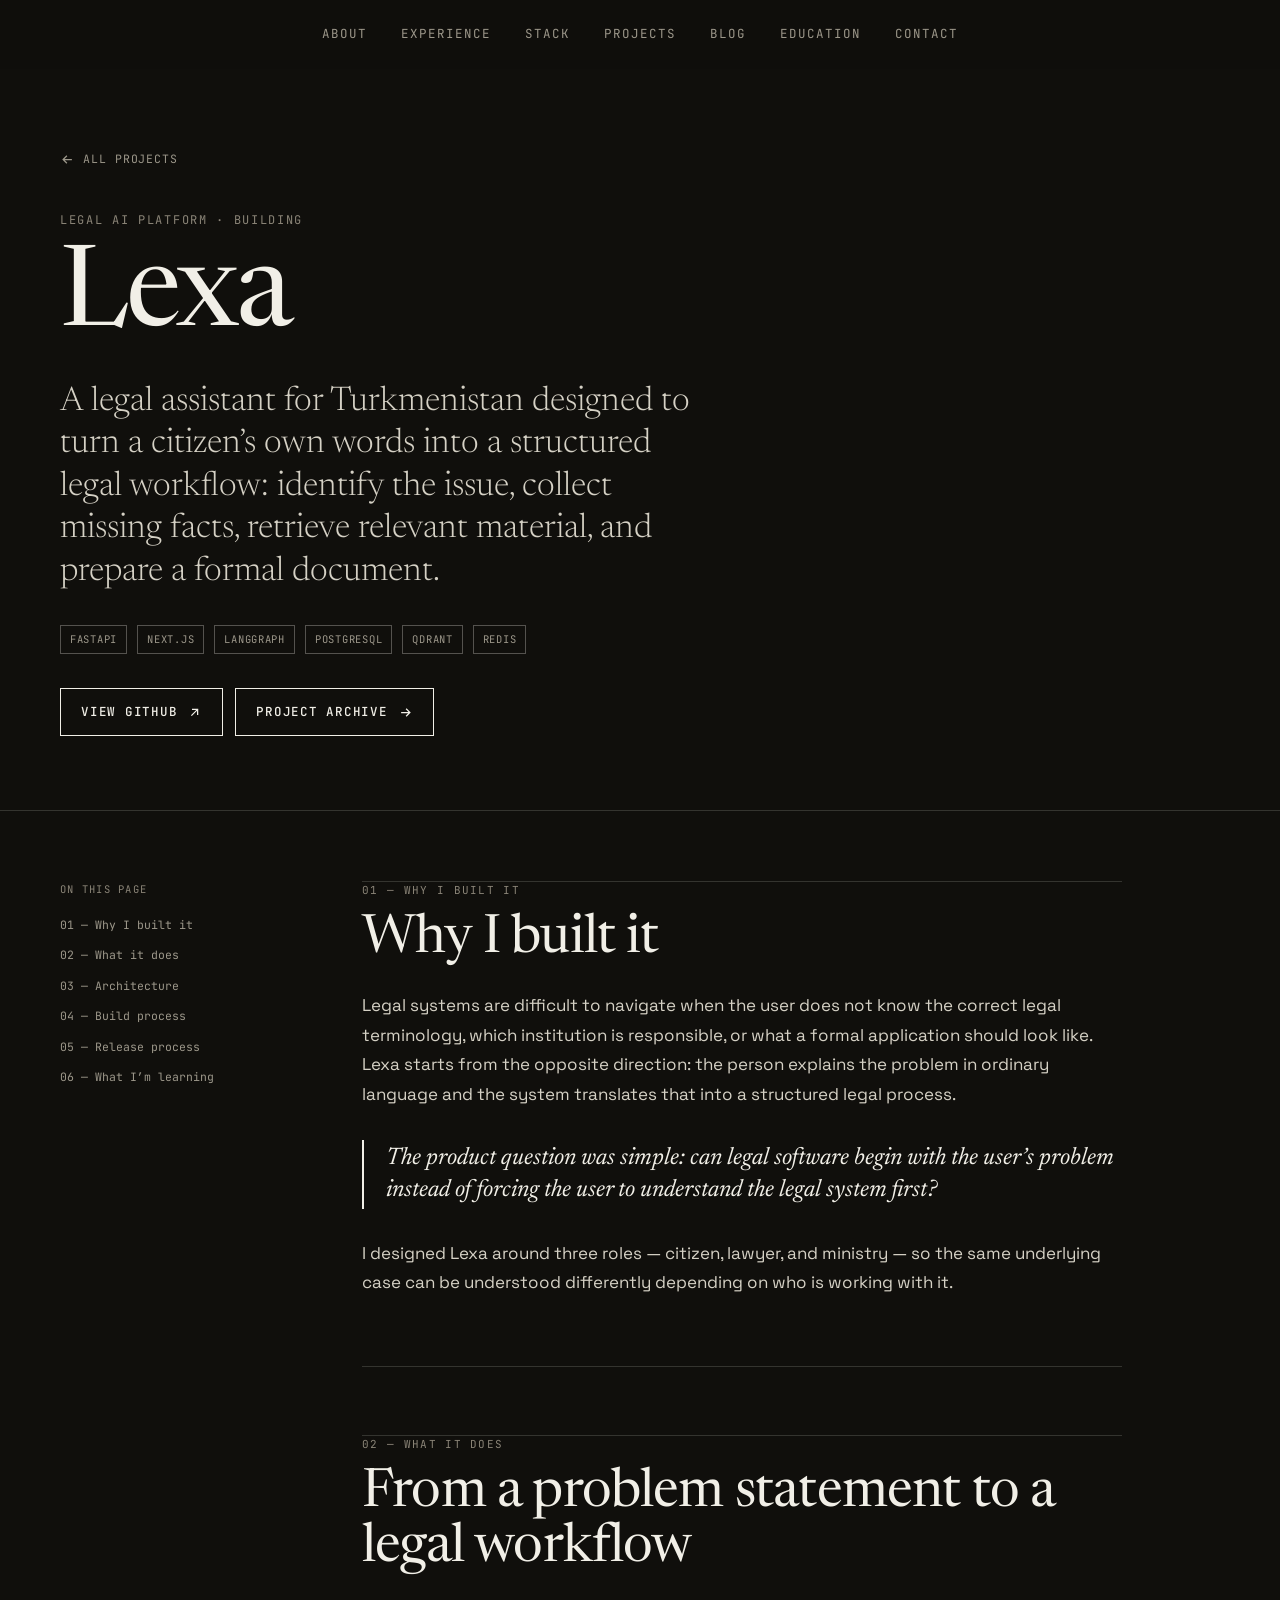
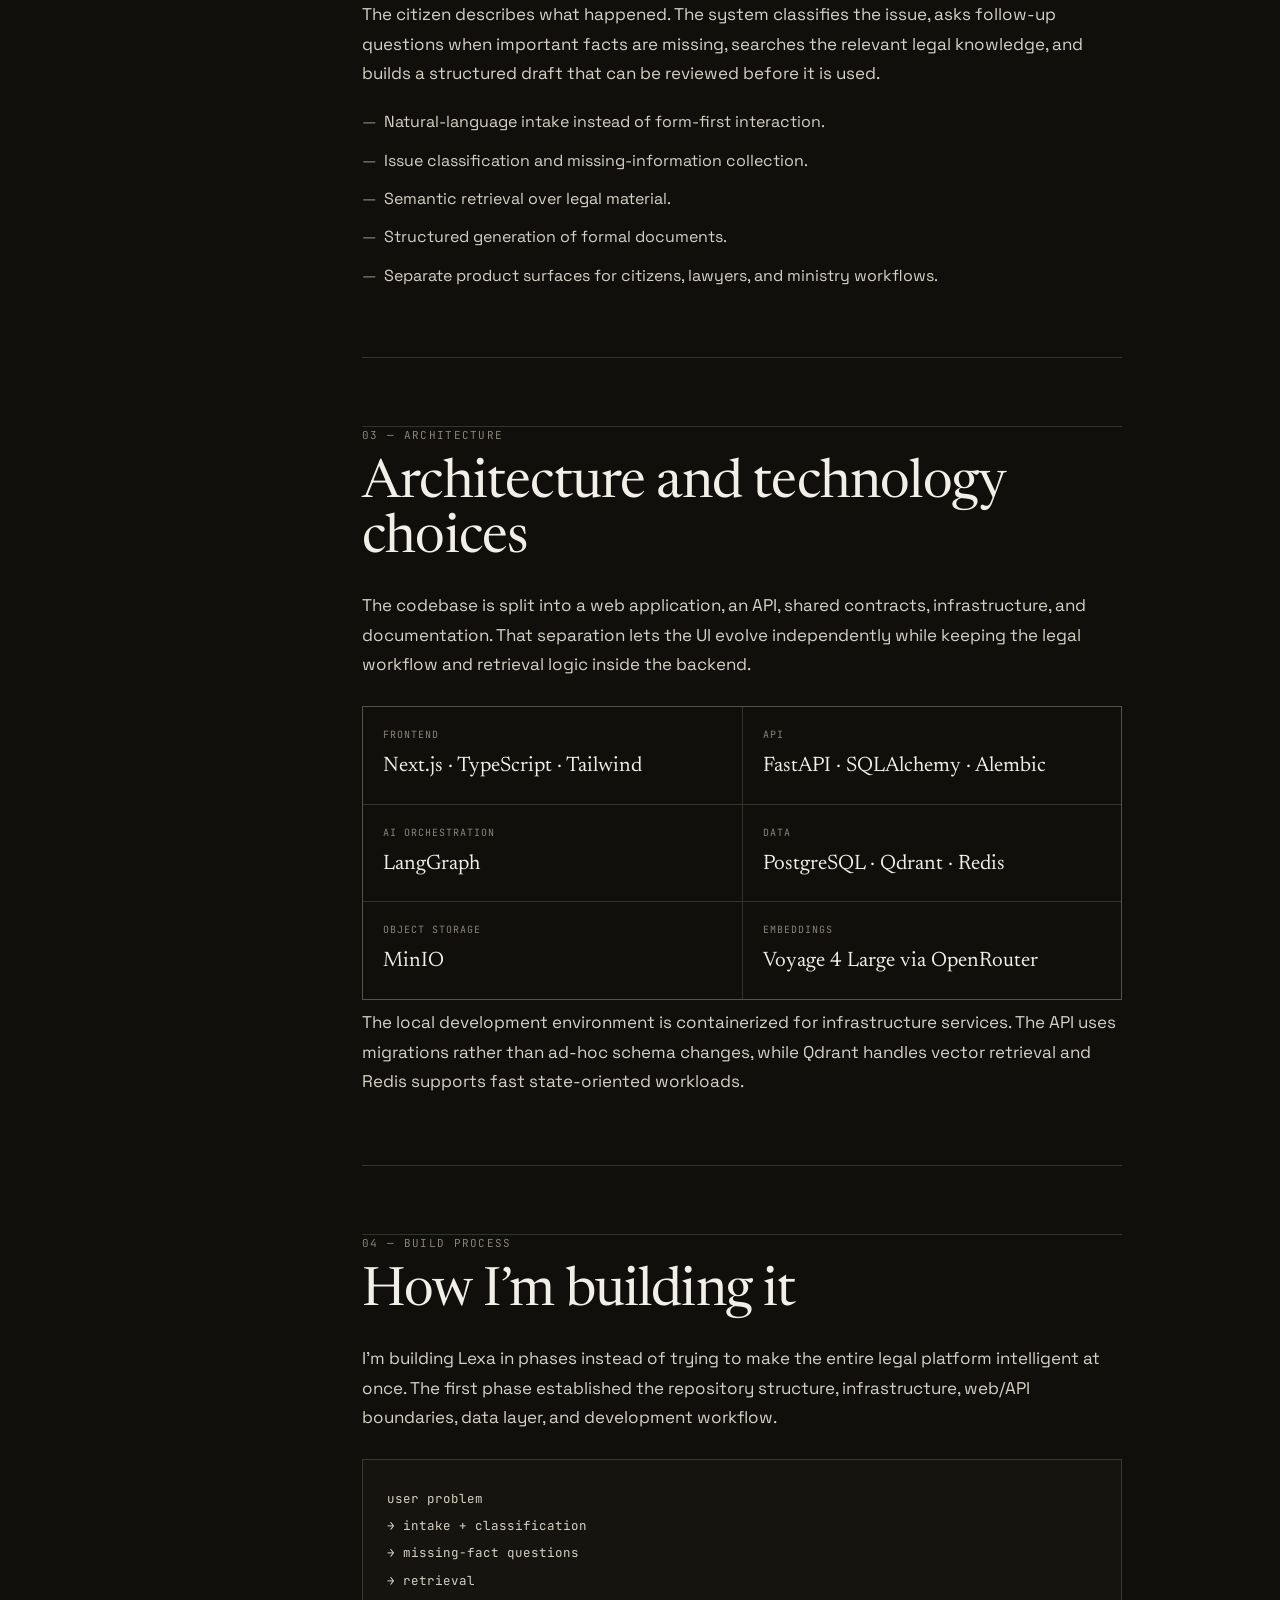
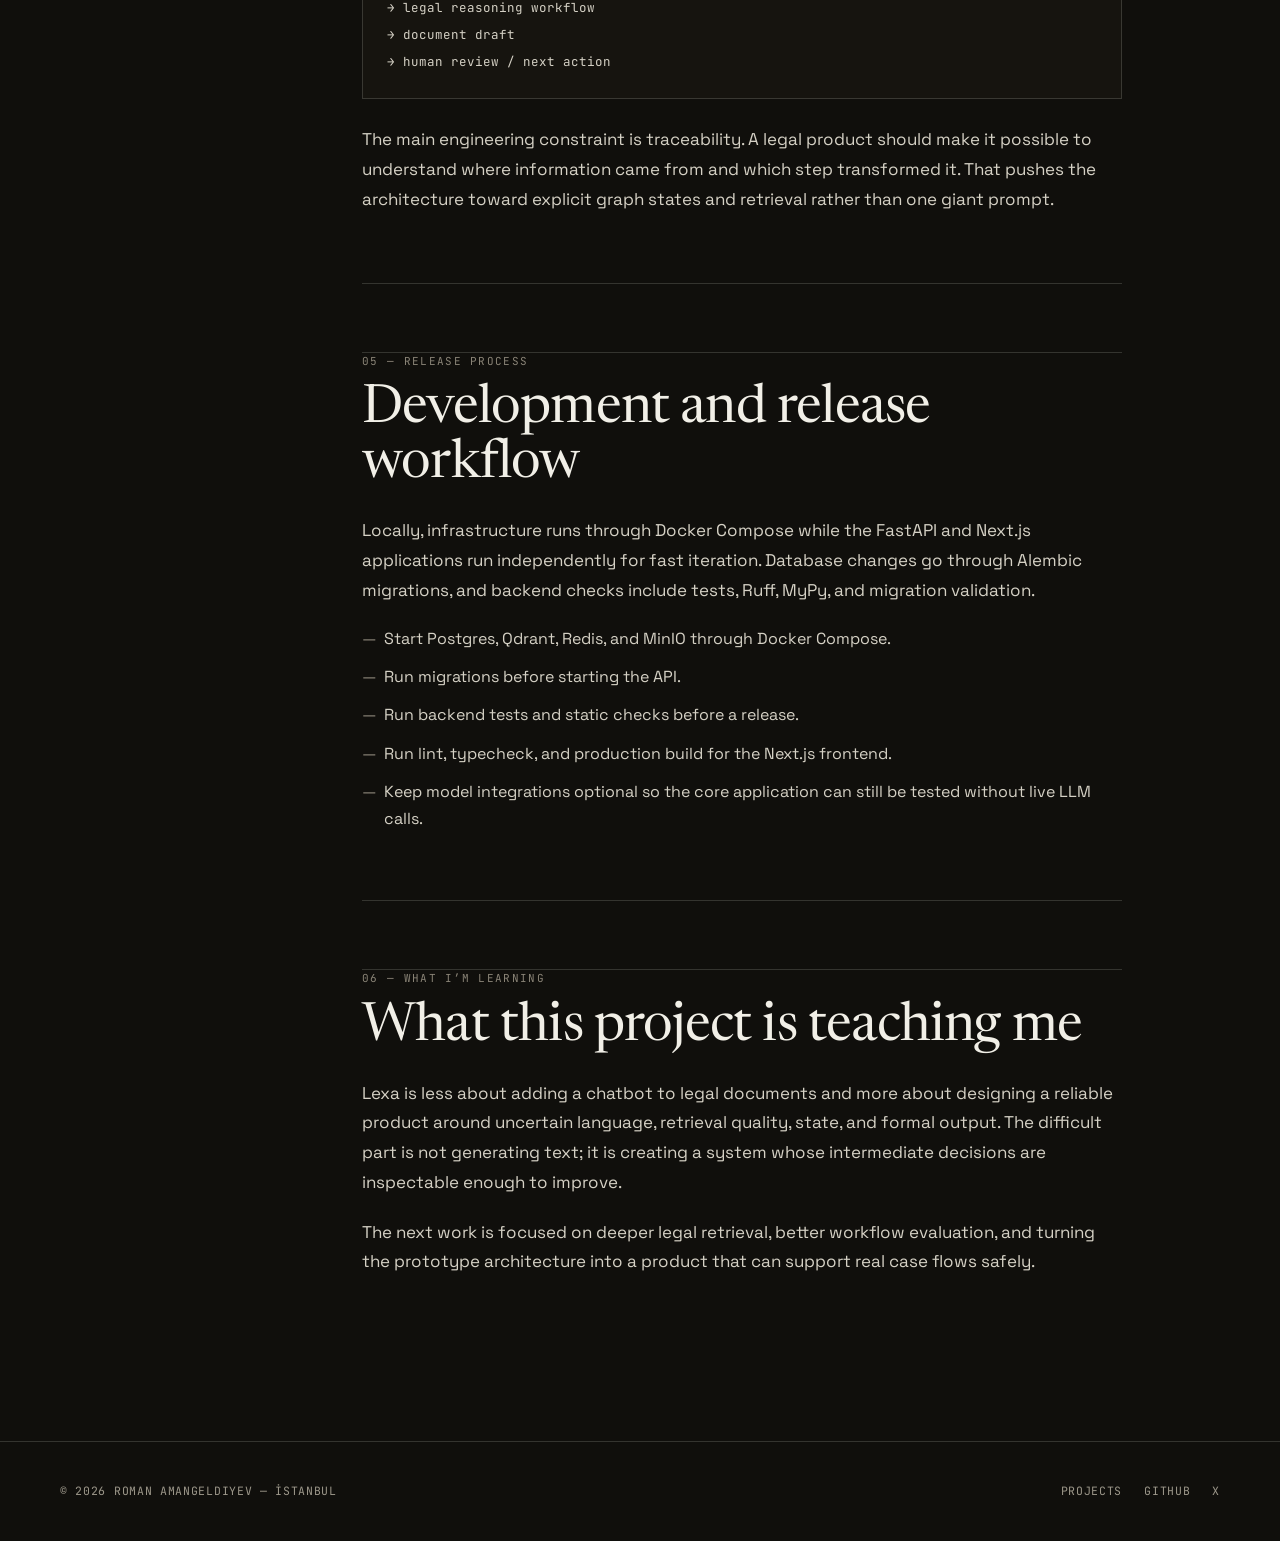
==== project-lexa.html @ 7985090b "Add Lexa technical case study" ====
<!DOCTYPE html>
<html lang="en" data-theme="ink">
<head>
<meta charset="UTF-8" />
<meta name="viewport" content="width=device-width, initial-scale=1.0" />
<title>Lexa — Technical Notes | Roman Amangeldiyev</title>
<meta name="description" content="A legal assistant for Turkmenistan designed to turn a citizen’s own words into a structured legal workflow: identify the issue, collect missing facts, retrieve relevant material, and prepare a formal document." />
<link rel="icon" type="image/svg+xml" href="assets/favicon.svg" />
<link rel="canonical" href="https://romanamangeldiyev.com/project-lexa.html" />
<meta name="robots" content="index, follow" />
<meta name="author" content="Roman Amangeldiyev" />
<meta name="theme-color" content="#100F0C" />
<meta property="og:type" content="article" />
<meta property="og:url" content="https://romanamangeldiyev.com/project-lexa.html" />
<meta property="og:site_name" content="Roman Amangeldiyev" />
<meta property="og:title" content="Lexa — Technical Notes" />
<meta property="og:description" content="A legal assistant for Turkmenistan designed to turn a citizen’s own words into a structured legal workflow: identify the issue, collect missing facts, retrieve relevant material, and prepare a formal document." />
<meta property="og:image" content="https://romanamangeldiyev.com/assets/og-image.jpg" />
<meta name="twitter:card" content="summary_large_image" />
<link rel="preconnect" href="https://fonts.googleapis.com">
<link rel="preconnect" href="https://fonts.gstatic.com" crossorigin>
<link href="https://fonts.googleapis.com/css2?family=Newsreader:ital,opsz,wght@0,6..72,300;0,6..72,400;0,6..72,500;0,6..72,600;1,6..72,300;1,6..72,400;1,6..72,500&amp;family=Space+Grotesk:wght@400;500;600;700&amp;family=JetBrains+Mono:wght@400;500;600&amp;display=swap" rel="stylesheet">
<link rel="stylesheet" href="styles.css" />
<script>document.documentElement.classList.add('js');</script>
</head>
<body class="project-detail-page">

<header class="nav" id="nav">
  <div class="wrap nav-inner">
    <nav class="navlinks">
      <a href="index.html#about">About</a>
      <a href="index.html#experience">Experience</a>
      <a href="index.html#stack">Stack</a>
      <a class="projects-active" href="projects.html">Projects</a>
      <a href="index.html#writing">Blog</a>
      <a href="index.html#credentials">Education</a>
      <a href="index.html#contact">Contact</a>
    </nav>
  </div>
</header>

<main id="top">
  <section class="case-hero">
    <div class="wrap">
      <a class="case-back" href="projects.html">
        <svg viewBox="0 0 24 24" fill="none" stroke="currentColor" stroke-width="2"><path d="M19 12H5M11 18l-6-6 6-6"/></svg>
        All projects
      </a>
      <div class="case-eyebrow reveal">Legal AI platform · Building</div>
      <h1 class="case-title reveal">Lexa</h1>
      <p class="case-dek reveal">A legal assistant for Turkmenistan designed to turn a citizen’s own words into a structured legal workflow: identify the issue, collect missing facts, retrieve relevant material, and prepare a formal document.</p>
      <div class="case-meta reveal"><span>FastAPI</span><span>Next.js</span><span>LangGraph</span><span>PostgreSQL</span><span>Qdrant</span><span>Redis</span></div>
      <div class="case-actions reveal">
        <a class="btn ghost" href="https://github.com/romanamangeldiyev/Lexa" target="_blank" rel="noopener"><span>View GitHub</span><svg viewBox="0 0 24 24" fill="none" stroke="currentColor" stroke-width="2"><path d="M7 17 17 7M8 7h9v9"/></svg></a>
        <a class="btn ghost" href="projects.html"><span>Project archive</span><svg viewBox="0 0 24 24" fill="none" stroke="currentColor" stroke-width="2"><path d="M5 12h14M13 6l6 6-6 6"/></svg></a>
      </div>
    </div>
  </section>

  <section class="case-content">
    <div class="wrap case-layout">
      <aside class="case-toc reveal" aria-label="Article contents">
        <div class="label">On this page</div>
        <a href="#why">01 — Why I built it</a>
        <a href="#product">02 — What it does</a>
        <a href="#architecture">03 — Architecture</a>
        <a href="#build">04 — Build process</a>
        <a href="#release">05 — Release process</a>
        <a href="#next">06 — What I’m learning</a>
      </aside>
      <article class="case-article">
        
        <section class="case-section reveal" id="why">
          <div class="case-section-num">01 — Why I built it</div>
          <h2>Why I built it</h2>
          <p>Legal systems are difficult to navigate when the user does not know the correct legal terminology, which institution is responsible, or what a formal application should look like. Lexa starts from the opposite direction: the person explains the problem in ordinary language and the system translates that into a structured legal process.</p>
      <div class="case-callout"><p>The product question was simple: can legal software begin with the user’s problem instead of forcing the user to understand the legal system first?</p></div>
      <p>I designed Lexa around three roles — citizen, lawyer, and ministry — so the same underlying case can be understood differently depending on who is working with it.</p>
        </section>

        <section class="case-section reveal" id="product">
          <div class="case-section-num">02 — What it does</div>
          <h2>From a problem statement to a legal workflow</h2>
          <p>The citizen describes what happened. The system classifies the issue, asks follow-up questions when important facts are missing, searches the relevant legal knowledge, and builds a structured draft that can be reviewed before it is used.</p>
      <ul>
        <li>Natural-language intake instead of form-first interaction.</li>
        <li>Issue classification and missing-information collection.</li>
        <li>Semantic retrieval over legal material.</li>
        <li>Structured generation of formal documents.</li>
        <li>Separate product surfaces for citizens, lawyers, and ministry workflows.</li>
      </ul>
        </section>

        <section class="case-section reveal" id="architecture">
          <div class="case-section-num">03 — Architecture</div>
          <h2>Architecture and technology choices</h2>
          <p>The codebase is split into a web application, an API, shared contracts, infrastructure, and documentation. That separation lets the UI evolve independently while keeping the legal workflow and retrieval logic inside the backend.</p>
      <div class="case-stack">
        <div class="case-stack-item"><div class="k">Frontend</div><div class="v">Next.js · TypeScript · Tailwind</div></div>
        <div class="case-stack-item"><div class="k">API</div><div class="v">FastAPI · SQLAlchemy · Alembic</div></div>
        <div class="case-stack-item"><div class="k">AI orchestration</div><div class="v">LangGraph</div></div>
        <div class="case-stack-item"><div class="k">Data</div><div class="v">PostgreSQL · Qdrant · Redis</div></div>
        <div class="case-stack-item"><div class="k">Object storage</div><div class="v">MinIO</div></div>
        <div class="case-stack-item"><div class="k">Embeddings</div><div class="v">Voyage 4 Large via OpenRouter</div></div>
      </div>
      <p>The local development environment is containerized for infrastructure services. The API uses migrations rather than ad-hoc schema changes, while Qdrant handles vector retrieval and Redis supports fast state-oriented workloads.</p>
        </section>

        <section class="case-section reveal" id="build">
          <div class="case-section-num">04 — Build process</div>
          <h2>How I’m building it</h2>
          <p>I’m building Lexa in phases instead of trying to make the entire legal platform intelligent at once. The first phase established the repository structure, infrastructure, web/API boundaries, data layer, and development workflow.</p>
      <div class="case-flow"><code>user problem
→ intake + classification
→ missing-fact questions
→ retrieval
→ legal reasoning workflow
→ document draft
→ human review / next action</code></div>
      <p>The main engineering constraint is traceability. A legal product should make it possible to understand where information came from and which step transformed it. That pushes the architecture toward explicit graph states and retrieval rather than one giant prompt.</p>
        </section>

        <section class="case-section reveal" id="release">
          <div class="case-section-num">05 — Release process</div>
          <h2>Development and release workflow</h2>
          <p>Locally, infrastructure runs through Docker Compose while the FastAPI and Next.js applications run independently for fast iteration. Database changes go through Alembic migrations, and backend checks include tests, Ruff, MyPy, and migration validation.</p>
      <ul>
        <li>Start Postgres, Qdrant, Redis, and MinIO through Docker Compose.</li>
        <li>Run migrations before starting the API.</li>
        <li>Run backend tests and static checks before a release.</li>
        <li>Run lint, typecheck, and production build for the Next.js frontend.</li>
        <li>Keep model integrations optional so the core application can still be tested without live LLM calls.</li>
      </ul>
        </section>

        <section class="case-section reveal" id="next">
          <div class="case-section-num">06 — What I’m learning</div>
          <h2>What this project is teaching me</h2>
          <p>Lexa is less about adding a chatbot to legal documents and more about designing a reliable product around uncertain language, retrieval quality, state, and formal output. The difficult part is not generating text; it is creating a system whose intermediate decisions are inspectable enough to improve.</p>
      <p>The next work is focused on deeper legal retrieval, better workflow evaluation, and turning the prototype architecture into a product that can support real case flows safely.</p>
        </section>
      </article>
    </div>
  </section>
</main>

<footer>
  <div class="wrap foot-inner">
    <div class="l">© <span id="yr"></span> Roman Amangeldiyev — İstanbul</div>
    <div class="r">
      <a href="projects.html">Projects</a>
      <a href="https://github.com/romanamangeldiyev" target="_blank" rel="noopener">GitHub</a>
      <a href="https://x.com/romangeldiyev" target="_blank" rel="noopener">X</a>
    </div>
  </div>
</footer>

<button type="button" class="to-top" id="toTop" aria-label="Back to top" title="Back to top">
  <svg viewBox="0 0 24 24" fill="none" stroke="currentColor" stroke-width="2"><path d="M12 19V5M5 12l7-7 7 7"/></svg>
</button>
<script src="script.js" defer></script>
</body>
</html>
---- styles.css ----
:root{
  color-scheme:light;
  --paper:#F2F0E8;
  --paper-2:#ECEAE0;
  --card:#FAF8F2;
  --ink:#16140F;
  --ink-soft:#3A372F;
  --muted:#6E6A5F;
  --faint:#928D80;
  --line:rgba(22,20,15,.14);
  --line-strong:rgba(22,20,15,.26);
  --accent:#16140F;
  --accent-ink:#F2F0E8;
  --font-display:'Newsreader', Georgia, serif;
  --font-sans:'Space Grotesk', system-ui, sans-serif;
  --font-mono:'JetBrains Mono', ui-monospace, monospace;
  --maxw:1240px;
}
html{scroll-behavior:smooth;scroll-padding-top:88px;}
@media(prefers-reduced-motion:reduce){html{scroll-behavior:auto;}}
[data-theme="ink"]{
  color-scheme:dark;
  --paper:#100F0C;
  --paper-2:#16140F;
  --card:#1A1813;
  --ink:#F1EFE7;
  --ink-soft:#D5D1C5;
  --muted:#9C978A;
  --faint:#8A8477;
  --line:rgba(241,239,231,.16);
  --line-strong:rgba(241,239,231,.30);
  --accent:#F1EFE7;
  --accent-ink:#100F0C;
}

*{box-sizing:border-box;}
body{
  margin:0;
  background:var(--paper);
  color:var(--ink);
  font-family:var(--font-sans);
  font-size:17px;
  line-height:1.6;
  -webkit-font-smoothing:antialiased;
  text-rendering:optimizeLegibility;
  overflow-x:hidden;
  transition:background .5s ease, color .5s ease;
}
::selection{background:var(--ink);color:var(--paper);}
a{color:inherit;text-decoration:none;}
img{display:block;max-width:100%;}
.wrap{width:100%;max-width:var(--maxw);margin:0 auto;padding:0 40px;}

/* ---- mono label ---- */
.mono{font-family:var(--font-mono);font-size:12px;letter-spacing:.18em;text-transform:uppercase;color:var(--muted);font-weight:500;}

/* ---- top nav ---- */
header.nav{
  position:fixed;top:0;left:0;right:0;z-index:50;
  backdrop-filter:saturate(1.2) blur(12px);
  background:color-mix(in srgb, var(--paper) 78%, transparent);
  border-bottom:1px solid transparent;
  transition:border-color .3s ease, background .3s ease;
}
header.nav.scrolled{border-bottom:1px solid var(--line);}
.nav-inner{display:flex;align-items:center;justify-content:center;gap:20px;height:68px;position:relative;}
.navlinks{display:flex;align-items:center;gap:34px;}
.navlinks a{font-family:var(--font-mono);font-size:12.5px;letter-spacing:.08em;text-transform:uppercase;color:var(--muted);transition:color .2s ease;position:relative;}
.navlinks a:hover{color:var(--ink);}
.navlinks a.active{color:var(--ink);}
.navlinks a.active::after{width:100%;}
.navlinks a::after{content:"";position:absolute;left:0;bottom:-5px;height:1px;width:0;background:var(--ink);transition:width .25s ease;}
.navlinks a:hover::after{width:100%;}
@media(max-width:760px){.navlinks{gap:18px;}}
@media(max-width:600px){
  .navlinks{gap:18px;width:100%;justify-content:flex-start;overflow-x:auto;-webkit-overflow-scrolling:touch;scrollbar-width:none;padding-bottom:8px;}
  .navlinks::-webkit-scrollbar{display:none;}
  .navlinks a{white-space:nowrap;}
}

/* ---- scroll-to-top ---- */
.to-top{
  position:fixed;right:24px;bottom:24px;z-index:60;
  width:46px;height:46px;border-radius:50%;border:1px solid var(--line-strong);
  background:var(--paper);color:var(--ink);display:grid;place-items:center;cursor:pointer;
  opacity:0;visibility:hidden;transform:translateY(10px);
  transition:opacity .3s ease,transform .3s ease,visibility .3s ease,background .25s ease,color .25s ease;
  box-shadow:0 6px 24px rgba(22,20,15,.14);
}
.to-top.show{opacity:1;visibility:visible;transform:none;}
.to-top:hover{background:var(--ink);color:var(--paper);}
.to-top svg{width:18px;height:18px;}
@media(max-width:520px){.to-top{right:16px;bottom:16px;width:42px;height:42px;}}

/* ---- hero ---- */
.hero{padding:160px 0 70px;}
.hero-grid{display:grid;grid-template-columns:0.92fr 1.18fr;gap:56px;align-items:stretch;}
.kicker-row{display:flex;align-items:center;gap:16px;margin-bottom:30px;}
.kicker-row .ln{height:1px;flex:1;max-width:90px;background:var(--line-strong);}
h1.name{
  font-family:var(--font-display);
  font-weight:400;
  font-size:clamp(44px, 8.5vw, 116px);
  line-height:.93;
  letter-spacing:-.02em;
  margin:0 0 26px;
}
h1.name .last{color:var(--faint);}
.role-line{display:flex;flex-wrap:wrap;align-items:center;gap:14px;margin-bottom:30px;}
.role-line .chip{font-family:var(--font-mono);font-size:12.5px;letter-spacing:.05em;text-transform:uppercase;color:var(--ink-soft);}
.role-line .sep{width:5px;height:5px;border-radius:50%;background:var(--faint);}
.statement{
  font-family:var(--font-display);
  font-style:italic;
  font-weight:300;
  font-size:clamp(22px,2.5vw,30px);
  line-height:1.32;
  color:var(--ink);
  max-width:30ch;
  margin:0 0 26px;
}
.lead{color:var(--muted);max-width:46ch;font-size:16.5px;margin:0 0 34px;}
.lead b{color:var(--ink);font-weight:600;}
.cta-row{display:flex;flex-wrap:wrap;align-items:center;gap:14px;}
.btn{
  display:inline-flex;align-items:center;gap:10px;
  font-family:var(--font-mono);font-size:12.5px;letter-spacing:.06em;text-transform:uppercase;font-weight:500;
  padding:13px 20px;border-radius:0;border:1.5px solid var(--ink);
  background:var(--accent);color:var(--accent-ink);
  transition:transform .2s ease, box-shadow .2s ease;
}
.btn:hover{transform:translate(-2px,-2px);box-shadow:4px 4px 0 var(--ink);}
.btn.ghost{background:transparent;color:var(--ink);}
.btn.ghost:hover{box-shadow:4px 4px 0 var(--ink);}
.btn svg{width:15px;height:15px;}
.socials{display:flex;align-items:center;gap:10px;}
.soc{
  width:42px;height:42px;border:1px solid var(--line-strong);border-radius:50%;
  display:grid;place-items:center;color:var(--ink);transition:all .2s ease;
}
.soc:hover{background:var(--ink);color:var(--paper);transform:translateY(-3px);}
.soc svg{width:17px;height:17px;}

.portrait{position:relative;display:flex;order:1;}
.hero-text{order:2;}
.portrait .frame{position:relative;width:100%;display:flex;border:none;padding:0;background:transparent;}
.portrait.img-loaded .frame{background:radial-gradient(56% 60% at 50% 46%, color-mix(in srgb, var(--ink) 16%, transparent), transparent 74%);}
.portrait img{width:100%;height:100%;aspect-ratio:4/5;object-fit:contain;object-position:50% 50%;filter:contrast(1.05) saturate(1.06);}
/* Fade-in only when JS is running to remove it again; without JS the portrait is never hidden. */
html.js .portrait img{opacity:0;transition:opacity .6s ease;}
html.js .portrait.img-loaded img{opacity:1;}
@media(max-width:900px){
  .hero-grid{grid-template-columns:1fr;gap:36px;align-items:start;}
  .portrait{max-width:360px;order:2;}
  .hero-text{order:1;}
}
@media(max-width:680px){
  body{font-size:16px;}
  .wrap{padding:0 22px;}
  .hero{padding:118px 0 48px;}
  section{padding:64px 0;}
  .sec-head{margin-bottom:34px;}
  .portrait{max-width:340px;margin-inline:auto;}
  .honors-head{flex-wrap:wrap;gap:8px;}
}
@media(max-width:520px){
  h1.name{margin-bottom:20px;}
  .role-line{gap:10px;}
}
@media(max-width:420px){
  .wrap{padding:0 18px;}
  .cta-row{gap:10px;}
  .btn{padding:12px 16px;font-size:11.5px;}
  .socials{gap:8px;}
  .soc{width:38px;height:38px;}
  .role .org{font-size:11.5px;}
}

/* ---- section scaffold ---- */
section{padding:96px 0;border-top:1px solid var(--line);}
.sec-head{display:grid;grid-template-columns:140px 1fr;gap:40px;margin-bottom:56px;}
.sec-num{font-family:var(--font-mono);font-size:13px;letter-spacing:.1em;color:var(--faint);padding-top:10px;}
.sec-title{font-family:var(--font-display);font-weight:400;font-size:clamp(34px,4.6vw,58px);line-height:1.02;letter-spacing:-.015em;margin:0;}
.sec-title em{font-style:italic;color:var(--faint);}
.sec-intro{font-size:18px;color:var(--muted);max-width:54ch;margin:18px 0 0;}
@media(max-width:740px){.sec-head{grid-template-columns:1fr;gap:14px;}.sec-num{padding-top:0;}}

/* ---- about ---- */
.about-grid{display:grid;grid-template-columns:140px 1fr;gap:40px;}
.about-body{max-width:62ch;}
.about-body p{font-size:18px;color:var(--ink-soft);margin:0 0 22px;}
.pullquote{font-family:var(--font-display);font-style:italic;font-weight:300;font-size:clamp(26px,3.4vw,40px);line-height:1.22;color:var(--ink);margin:8px 0 34px;letter-spacing:-.01em;}
.facts{display:grid;grid-template-columns:repeat(2,1fr);gap:1px;background:var(--line);border:1px solid var(--line);margin-top:14px;}
.fact{background:var(--paper);padding:22px 20px;}
.fact .n{font-family:var(--font-display);font-size:38px;line-height:1;margin-bottom:8px;}
.fact .l{font-family:var(--font-mono);font-size:11px;letter-spacing:.08em;text-transform:uppercase;color:var(--muted);}
@media(max-width:740px){.about-grid{grid-template-columns:1fr;}.facts{grid-template-columns:1fr;}}
/* Empty layout spacers must not occupy a row once the grids collapse to one column. */
@media(max-width:740px){.sec-num:empty{display:none;}}

/* ---- work / ventures ---- */
.work-list{display:flex;flex-direction:column;}
.role{
  display:grid;grid-template-columns:140px 1fr auto;gap:40px;align-items:start;
  padding:30px 16px;margin:0 -16px;border-top:1px solid var(--line);
  transition:background .25s ease, padding .25s ease;cursor:default;position:relative;
}
.role:last-child{border-bottom:1px solid var(--line);}
.role:hover{background:var(--card);}
.role .when{font-family:var(--font-mono);font-size:13px;line-height:1.5;letter-spacing:.02em;color:var(--ink-soft);padding-top:7px;}
.role .when .yrs{display:block;margin-top:3px;color:var(--muted);font-size:11.5px;}
.role .main h3{font-family:var(--font-display);font-weight:500;font-size:26px;line-height:1.1;margin:0 0 6px;letter-spacing:-.01em;}
.role .org{font-family:var(--font-mono);font-size:12.5px;letter-spacing:.05em;text-transform:uppercase;color:var(--muted);margin-bottom:12px;display:flex;flex-wrap:wrap;gap:8px 14px;align-items:center;}
.role .org .badge{border:1px solid var(--line-strong);padding:2px 8px;font-size:10.5px;letter-spacing:.08em;}
.role .desc{color:var(--ink-soft);font-size:16px;max-width:60ch;margin:0;}
.role .tags{display:flex;flex-wrap:wrap;gap:8px;margin-top:14px;}
.role .tags span{font-family:var(--font-mono);font-size:11px;letter-spacing:.04em;color:var(--muted);border:1px solid var(--line);padding:4px 10px;border-radius:40px;}
.role .stamp{font-family:var(--font-mono);font-size:11px;letter-spacing:.1em;text-transform:uppercase;color:var(--accent-ink);background:var(--accent);padding:5px 11px;white-space:nowrap;align-self:start;margin-top:6px;}
.role .stamp.muted{background:transparent;color:var(--faint);border:1px solid var(--line-strong);}
@media(max-width:740px){.role{grid-template-columns:1fr;gap:10px;}.role .stamp{justify-self:start;}}

/* ---- stack ---- */
.stack-grid{display:grid;grid-template-columns:140px 1fr;gap:40px;}
.cap-grid{display:grid;grid-template-columns:repeat(2,1fr);gap:1px;background:var(--line);border:1px solid var(--line);}
.cap{background:var(--paper);padding:26px 24px;transition:background .2s ease;}
.cap:hover{background:var(--card);}
.cap .ci{font-family:var(--font-mono);font-size:11px;color:var(--faint);letter-spacing:.1em;margin-bottom:14px;}
.cap h3{font-family:var(--font-display);font-weight:500;font-size:21px;margin:0 0 8px;letter-spacing:-.01em;}
.cap p{margin:0;font-size:14.5px;color:var(--muted);line-height:1.5;}
@media(max-width:740px){.stack-grid{grid-template-columns:1fr;}.cap-grid{grid-template-columns:1fr;}}

/* ---- writing ---- */
.writing-grid{display:grid;grid-template-columns:140px 1fr;gap:40px;}
.posts{display:flex;flex-direction:column;}
.post{display:grid;grid-template-columns:auto 1fr auto;gap:26px;align-items:center;padding:24px 16px;margin:0 -16px;border-top:1px solid var(--line);transition:background .2s ease;}
.post:last-child{border-bottom:1px solid var(--line);}
.post:hover{background:var(--card);}
.post .idx{font-family:var(--font-mono);font-size:12px;color:var(--faint);}
.post h3{font-family:var(--font-display);font-weight:500;font-size:24px;margin:0 0 4px;letter-spacing:-.01em;}
.post .pm{font-family:var(--font-mono);font-size:11.5px;letter-spacing:.05em;text-transform:uppercase;color:var(--muted);}
.post .arr{color:var(--faint);transition:transform .2s ease,color .2s ease;}
.post:hover .arr{transform:translate(4px,-4px);color:var(--ink);}
.post .arr svg{width:20px;height:20px;}
@media(max-width:740px){.writing-grid{grid-template-columns:1fr;}.post{grid-template-columns:auto 1fr;}.post .arr{display:none;}}

/* ---- education timeline ---- */
.edu-group-label{display:flex;align-items:center;gap:18px;margin:0 0 4px;padding-top:8px;}
.edu-group-label:not(:first-child){margin-top:18px;}
.edu-group-label .gl{font-family:var(--font-mono);font-size:12px;letter-spacing:.16em;text-transform:uppercase;color:var(--accent);font-weight:500;white-space:nowrap;}
.edu-group-label .gn{font-family:var(--font-mono);font-size:11px;letter-spacing:.1em;color:var(--faint);}
.edu-group-label .ln{height:1px;flex:1;background:var(--line);}
.edu-track{display:flex;flex-direction:column;border-top:1px solid var(--line);}
.edu-step{display:grid;grid-template-columns:230px 1fr;gap:40px;padding:32px 0;border-bottom:1px solid var(--line);align-items:start;}
.edu-step .el{display:flex;flex-direction:column;gap:9px;}
.edu-step .step-num{font-family:var(--font-mono);font-size:11px;letter-spacing:.12em;text-transform:uppercase;color:var(--accent);}
.edu-step .yr{font-family:var(--font-mono);font-size:13px;letter-spacing:.04em;color:var(--muted);}
.edu-step .t{font-family:var(--font-display);font-size:29px;font-weight:500;line-height:1.08;letter-spacing:-.01em;margin:0 0 8px;}
.edu-step .meta{font-family:var(--font-mono);font-size:12px;letter-spacing:.04em;text-transform:uppercase;color:var(--ink-soft);margin:0 0 12px;display:flex;flex-wrap:wrap;gap:6px 12px;}
.edu-step .s{font-size:15px;color:var(--muted);line-height:1.55;}
@media(max-width:740px){.edu-step{grid-template-columns:1fr;gap:14px;}}

/* ---- honors (highlighted) ---- */
.honors{margin-top:72px;}
.honors-head{display:flex;align-items:baseline;gap:20px;margin-bottom:30px;}
.honors-head h3{font-family:var(--font-display);font-size:clamp(30px,4vw,46px);font-weight:400;margin:0;letter-spacing:-.015em;}
.honors-head h3 em{font-style:italic;color:var(--faint);}
.honors-head .hk{font-family:var(--font-mono);font-size:12px;letter-spacing:.12em;color:var(--faint);text-transform:uppercase;}
.honors-grid{display:grid;grid-template-columns:repeat(2,1fr);gap:22px;}
.honor-card{background:var(--ink);color:var(--paper);padding:38px 34px;display:flex;flex-direction:column;gap:16px;position:relative;overflow:hidden;transition:transform .25s ease;}
.honor-card:hover{transform:translateY(-4px);}
.honor-card .star{font-size:22px;line-height:1;opacity:.55;}
.honor-card .ht{font-family:var(--font-display);font-size:clamp(26px,2.6vw,34px);font-weight:400;line-height:1.04;letter-spacing:-.01em;}
.honor-card .hs{font-family:var(--font-mono);font-size:12px;letter-spacing:.05em;opacity:.62;text-transform:uppercase;}
.honor-card .hy{position:absolute;top:18px;right:30px;font-family:var(--font-display);font-size:64px;opacity:.12;line-height:1;}
@media(max-width:740px){.honors-grid{grid-template-columns:1fr;}}

/* ---- contact ---- */
.contact{background:var(--paper-2);}
.contact-grid{display:grid;grid-template-columns:140px 1fr;gap:40px;}
.contact-big{font-family:var(--font-display);font-weight:400;font-size:clamp(40px,7vw,92px);line-height:.98;letter-spacing:-.02em;margin:0 0 14px;}
.contact-big em{font-style:italic;color:var(--faint);}
.contact-sub{font-size:18px;color:var(--muted);max-width:46ch;margin:0 0 38px;}
.contact-actions{display:flex;flex-wrap:wrap;gap:14px;align-items:center;}
.email-link{font-family:var(--font-mono);font-size:clamp(15px,2.2vw,22px);letter-spacing:.02em;border-bottom:1px solid var(--line-strong);padding-bottom:4px;transition:border-color .2s ease;}
.email-link:hover{border-color:var(--ink);}
@media(max-width:740px){.contact-grid{grid-template-columns:1fr;}}

/* ---- footer ---- */
footer{border-top:1px solid var(--line);padding:40px 0;}
.foot-inner{display:flex;flex-wrap:wrap;justify-content:space-between;align-items:center;gap:16px;}
.foot-inner .l,.foot-inner .r{font-family:var(--font-mono);font-size:11.5px;letter-spacing:.06em;text-transform:uppercase;color:var(--muted);}
.foot-inner .r{display:flex;gap:22px;}
.foot-inner .r a:hover{color:var(--ink);}

/* ---- reveal ---- */
/* Base state: always visible. Content never disappears, even before JS runs or if JS fails. */
.reveal{opacity:1;transform:none;}
@media(prefers-reduced-motion:no-preference){
  /* Below-the-fold: hidden until scrolled into view (JS adds .in) */
  html.js .reveal{opacity:0;transform:translateY(16px);transition:opacity .7s cubic-bezier(.22,.61,.36,1), transform .7s cubic-bezier(.22,.61,.36,1);}
  html.js .reveal.in{opacity:1;transform:none;}
  /* Hero is above the fold: show instantly on load — no entrance fade, so a refresh never shows an empty page */
  html.js .hero .reveal{opacity:1;transform:none;transition:none;animation:none;}
}

/* ---- hidden utility ----
   .btn sets display:inline-flex, which outranks the UA [hidden] rule, so the
   CV buttons would still show while hidden. */
[hidden]{display:none!important;}

/* ---- focus ----
   Not a fix for a removed indicator (nothing here sets outline:none) - this just
   replaces the UA default ring with one that matches the palette. */
a:focus-visible,button:focus-visible{outline:2px solid var(--ink);outline-offset:3px;border-radius:2px;}
.soc:focus-visible,.to-top:focus-visible{outline-offset:4px;}


/* ---- projects ---- */
.project-showcase{margin-top:64px;padding-top:42px;border-top:1px solid var(--line);}
.project-showcase-head{display:grid;grid-template-columns:1fr auto;gap:28px;align-items:end;margin-bottom:24px;}
.project-showcase-title{font-family:var(--font-display);font-size:clamp(28px,3.4vw,42px);font-weight:400;line-height:1.08;letter-spacing:-.01em;margin:10px 0 8px;}
.project-showcase-title em{font-style:italic;color:var(--faint);}
.project-showcase-head p{color:var(--muted);font-size:15.5px;max-width:55ch;margin:0;}
.project-all-link{font-family:var(--font-mono);font-size:11.5px;letter-spacing:.07em;text-transform:uppercase;color:var(--ink);display:inline-flex;align-items:center;gap:9px;padding-bottom:4px;border-bottom:1px solid var(--line-strong);white-space:nowrap;}
.project-all-link svg{width:16px;height:16px;transition:transform .2s ease;}
.project-all-link:hover svg{transform:translateX(4px);}

.project-grid{display:grid;grid-template-columns:repeat(2,minmax(0,1fr));gap:1px;background:var(--line);border:1px solid var(--line);}
.project-grid-home{grid-template-columns:repeat(3,minmax(0,1fr));}
.project-card{background:var(--paper);min-height:310px;padding:26px;display:flex;flex-direction:column;position:relative;overflow:hidden;transition:background .2s ease,transform .2s ease;}
.project-card:hover{background:var(--card);}
.project-card-top{display:flex;align-items:center;justify-content:space-between;gap:16px;margin-bottom:34px;}
.project-index{font-family:var(--font-mono);font-size:11px;letter-spacing:.12em;color:var(--faint);}
.project-status{font-family:var(--font-mono);font-size:10.5px;letter-spacing:.08em;text-transform:uppercase;border:1px solid var(--line-strong);padding:4px 8px;color:var(--muted);}
.project-card h3{font-family:var(--font-display);font-size:clamp(25px,2.5vw,34px);font-weight:500;line-height:1.02;letter-spacing:-.015em;margin:0 0 10px;}
.project-card .project-kind{font-family:var(--font-mono);font-size:11px;letter-spacing:.08em;text-transform:uppercase;color:var(--faint);margin-bottom:16px;}
.project-card .project-desc{font-size:14.5px;line-height:1.55;color:var(--muted);margin:0 0 24px;max-width:44ch;}
.project-tags{display:flex;flex-wrap:wrap;gap:7px;margin-top:auto;padding-top:10px;}
.project-tags span{font-family:var(--font-mono);font-size:10.5px;letter-spacing:.03em;color:var(--muted);border:1px solid var(--line);padding:4px 8px;border-radius:40px;}
.project-links{display:flex;flex-wrap:wrap;gap:14px;margin-top:20px;}
.project-links a{font-family:var(--font-mono);font-size:11px;letter-spacing:.06em;text-transform:uppercase;display:inline-flex;align-items:center;gap:7px;border-bottom:1px solid var(--line-strong);padding-bottom:2px;}
.project-links a:hover{border-color:var(--ink);}
.project-links svg{width:14px;height:14px;}

.projects-page .navlinks a.projects-active{color:var(--ink);}
.projects-page .navlinks a.projects-active::after{width:100%;}
.projects-hero{padding:156px 0 88px;border-top:none;}
.projects-hero-grid{display:grid;grid-template-columns:140px 1fr;gap:40px;align-items:end;}
.projects-eyebrow{font-family:var(--font-mono);font-size:12px;letter-spacing:.14em;text-transform:uppercase;color:var(--faint);margin-bottom:18px;}
.projects-title{font-family:var(--font-display);font-size:clamp(54px,9vw,118px);font-weight:400;line-height:.9;letter-spacing:-.025em;margin:0;max-width:9ch;}
.projects-title em{font-style:italic;color:var(--faint);}
.projects-lead{font-size:18px;color:var(--muted);max-width:54ch;margin:28px 0 0;}
.projects-archive{padding-top:72px;}
.projects-archive-head{display:grid;grid-template-columns:140px 1fr;gap:40px;margin-bottom:34px;}
.projects-archive-note{font-family:var(--font-mono);font-size:12px;letter-spacing:.06em;text-transform:uppercase;color:var(--faint);align-self:end;}
.projects-cta{margin-top:56px;padding:34px;border:1px solid var(--line);display:flex;align-items:center;justify-content:space-between;gap:28px;background:var(--paper-2);}
.projects-cta h2{font-family:var(--font-display);font-size:clamp(28px,4vw,46px);font-weight:400;line-height:1.05;margin:0;}
.projects-cta h2 em{font-style:italic;color:var(--faint);}
.projects-cta p{margin:8px 0 0;color:var(--muted);font-size:15px;max-width:48ch;}

@media(max-width:980px){
  .project-grid-home{grid-template-columns:1fr 1fr;}
  .project-grid-home .project-card:last-child{grid-column:1/-1;}
}
@media(max-width:740px){
  .project-showcase{margin-top:46px;padding-top:32px;}
  .project-showcase-head{grid-template-columns:1fr;align-items:start;}
  .project-all-link{justify-self:start;}
  .project-grid,.project-grid-home{grid-template-columns:1fr;}
  .project-grid-home .project-card:last-child{grid-column:auto;}
  .project-card{min-height:0;}
  .projects-hero{padding:124px 0 60px;}
  .projects-hero-grid,.projects-archive-head{grid-template-columns:1fr;gap:16px;}
  .projects-title{max-width:none;}
  .projects-cta{align-items:flex-start;flex-direction:column;}
}


/* ---- project case studies ---- */
.project-links .project-link-disabled{
  font-family:var(--font-mono);font-size:11px;letter-spacing:.06em;text-transform:uppercase;
  display:inline-flex;align-items:center;gap:7px;padding-bottom:2px;
  border-bottom:1px dashed var(--line-strong);color:var(--faint);
  cursor:not-allowed;opacity:.58;user-select:none;
}
.project-link-disabled svg{width:14px;height:14px;}

.case-hero{padding:148px 0 74px;border-top:none;}
.case-back{display:inline-flex;align-items:center;gap:8px;font-family:var(--font-mono);font-size:11.5px;letter-spacing:.08em;text-transform:uppercase;color:var(--muted);margin-bottom:42px;}
.case-back:hover{color:var(--ink);}
.case-back svg{width:15px;height:15px;}
.case-eyebrow{font-family:var(--font-mono);font-size:12px;letter-spacing:.14em;text-transform:uppercase;color:var(--faint);margin-bottom:18px;}
.case-title{font-family:var(--font-display);font-size:clamp(54px,9vw,112px);font-weight:400;line-height:.92;letter-spacing:-.025em;margin:0;max-width:10ch;}
.case-title em{font-style:italic;color:var(--faint);}
.case-dek{font-family:var(--font-display);font-size:clamp(22px,3vw,34px);font-weight:300;line-height:1.25;color:var(--ink-soft);max-width:34ch;margin:30px 0 0;}
.case-meta{display:flex;flex-wrap:wrap;gap:10px;margin-top:32px;}
.case-meta span{font-family:var(--font-mono);font-size:10.5px;letter-spacing:.07em;text-transform:uppercase;border:1px solid var(--line-strong);padding:5px 9px;color:var(--muted);}

.case-content{padding-top:70px;}
.case-layout{display:grid;grid-template-columns:230px minmax(0,760px);gap:72px;align-items:start;}
.case-toc{position:sticky;top:96px;display:flex;flex-direction:column;gap:12px;}
.case-toc .label{font-family:var(--font-mono);font-size:10.5px;letter-spacing:.12em;text-transform:uppercase;color:var(--faint);margin-bottom:6px;}
.case-toc a{font-family:var(--font-mono);font-size:11.5px;color:var(--muted);transition:color .2s ease;}
.case-toc a:hover{color:var(--ink);}
.case-article{min-width:0;}
.case-section{padding:0 0 68px;margin:0 0 68px;border-bottom:1px solid var(--line);scroll-margin-top:100px;}
.case-section:last-child{border-bottom:none;margin-bottom:0;}
.case-section-num{font-family:var(--font-mono);font-size:11px;letter-spacing:.12em;text-transform:uppercase;color:var(--faint);margin-bottom:12px;}
.case-section h2{font-family:var(--font-display);font-size:clamp(34px,4.5vw,54px);font-weight:400;line-height:1.02;letter-spacing:-.015em;margin:0 0 24px;}
.case-section h3{font-family:var(--font-display);font-size:25px;font-weight:500;line-height:1.12;margin:34px 0 12px;}
.case-section p{color:var(--ink-soft);font-size:17px;line-height:1.75;margin:0 0 20px;}
.case-section p:last-child{margin-bottom:0;}
.case-section strong{color:var(--ink);}
.case-section ul{margin:18px 0 0;padding:0;list-style:none;display:grid;gap:12px;}
.case-section li{position:relative;padding-left:22px;color:var(--ink-soft);font-size:16px;line-height:1.65;}
.case-section li::before{content:"—";position:absolute;left:0;color:var(--faint);}
.case-callout{border-left:2px solid var(--ink);padding:2px 0 2px 22px;margin:30px 0;}
.case-callout p{font-family:var(--font-display);font-size:24px;font-style:italic;line-height:1.35;color:var(--ink);margin:0;}
.case-stack{display:grid;grid-template-columns:repeat(2,minmax(0,1fr));gap:1px;background:var(--line);border:1px solid var(--line);margin:26px 0 8px;}
.case-stack-item{background:var(--paper);padding:20px;}
.case-stack-item .k{font-family:var(--font-mono);font-size:10px;letter-spacing:.1em;text-transform:uppercase;color:var(--faint);margin-bottom:7px;}
.case-stack-item .v{font-family:var(--font-display);font-size:21px;color:var(--ink);}
.case-flow{border:1px solid var(--line);background:var(--paper-2);padding:24px;margin:26px 0;}
.case-flow code{font-family:var(--font-mono);font-size:12.5px;line-height:1.8;color:var(--ink-soft);white-space:pre-wrap;}
.case-actions{display:flex;flex-wrap:wrap;gap:12px;margin-top:34px;}

@media(max-width:860px){
  .case-layout{grid-template-columns:1fr;gap:42px;}
  .case-toc{position:static;display:grid;grid-template-columns:repeat(2,minmax(0,1fr));gap:10px 20px;border-bottom:1px solid var(--line);padding-bottom:30px;}
  .case-toc .label{grid-column:1/-1;}
}
@media(max-width:620px){
  .case-hero{padding:118px 0 58px;}
  .case-content{padding-top:52px;}
  .case-stack{grid-template-columns:1fr;}
  .case-toc{grid-template-columns:1fr;}
}
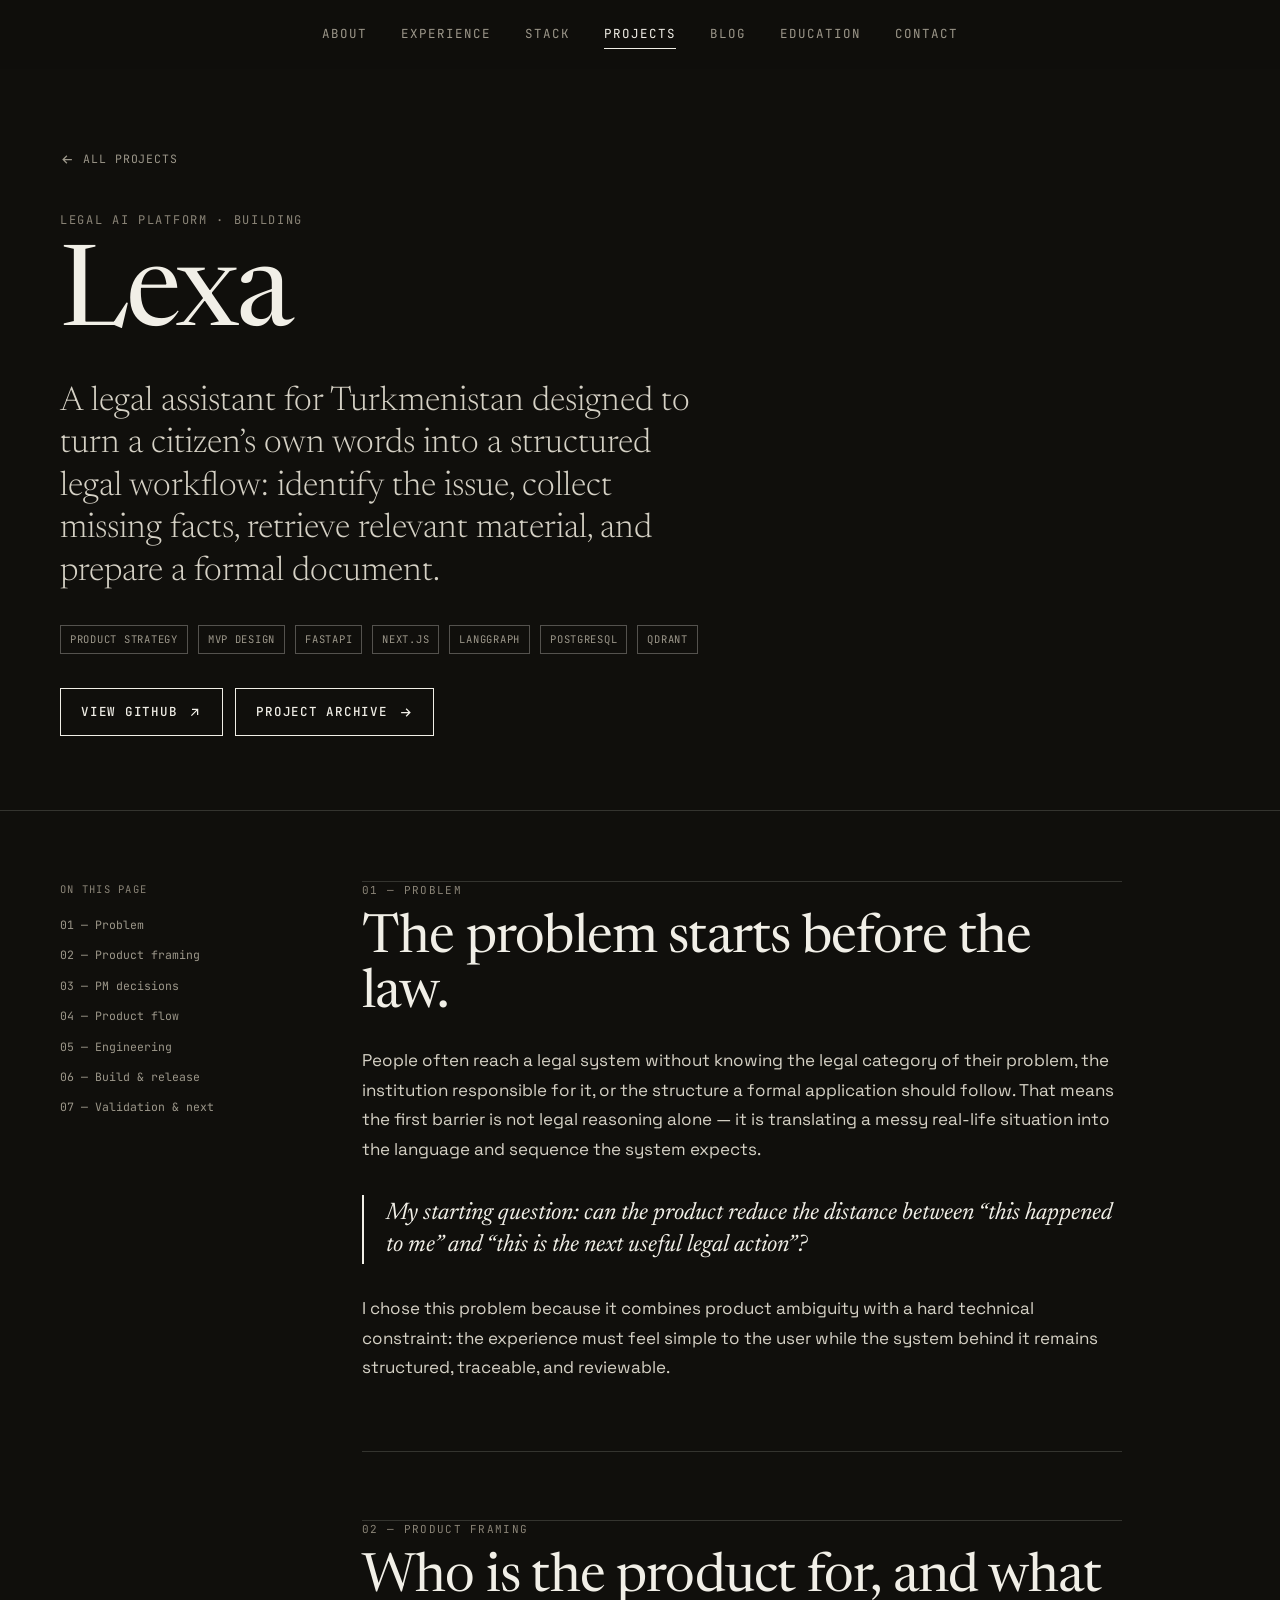
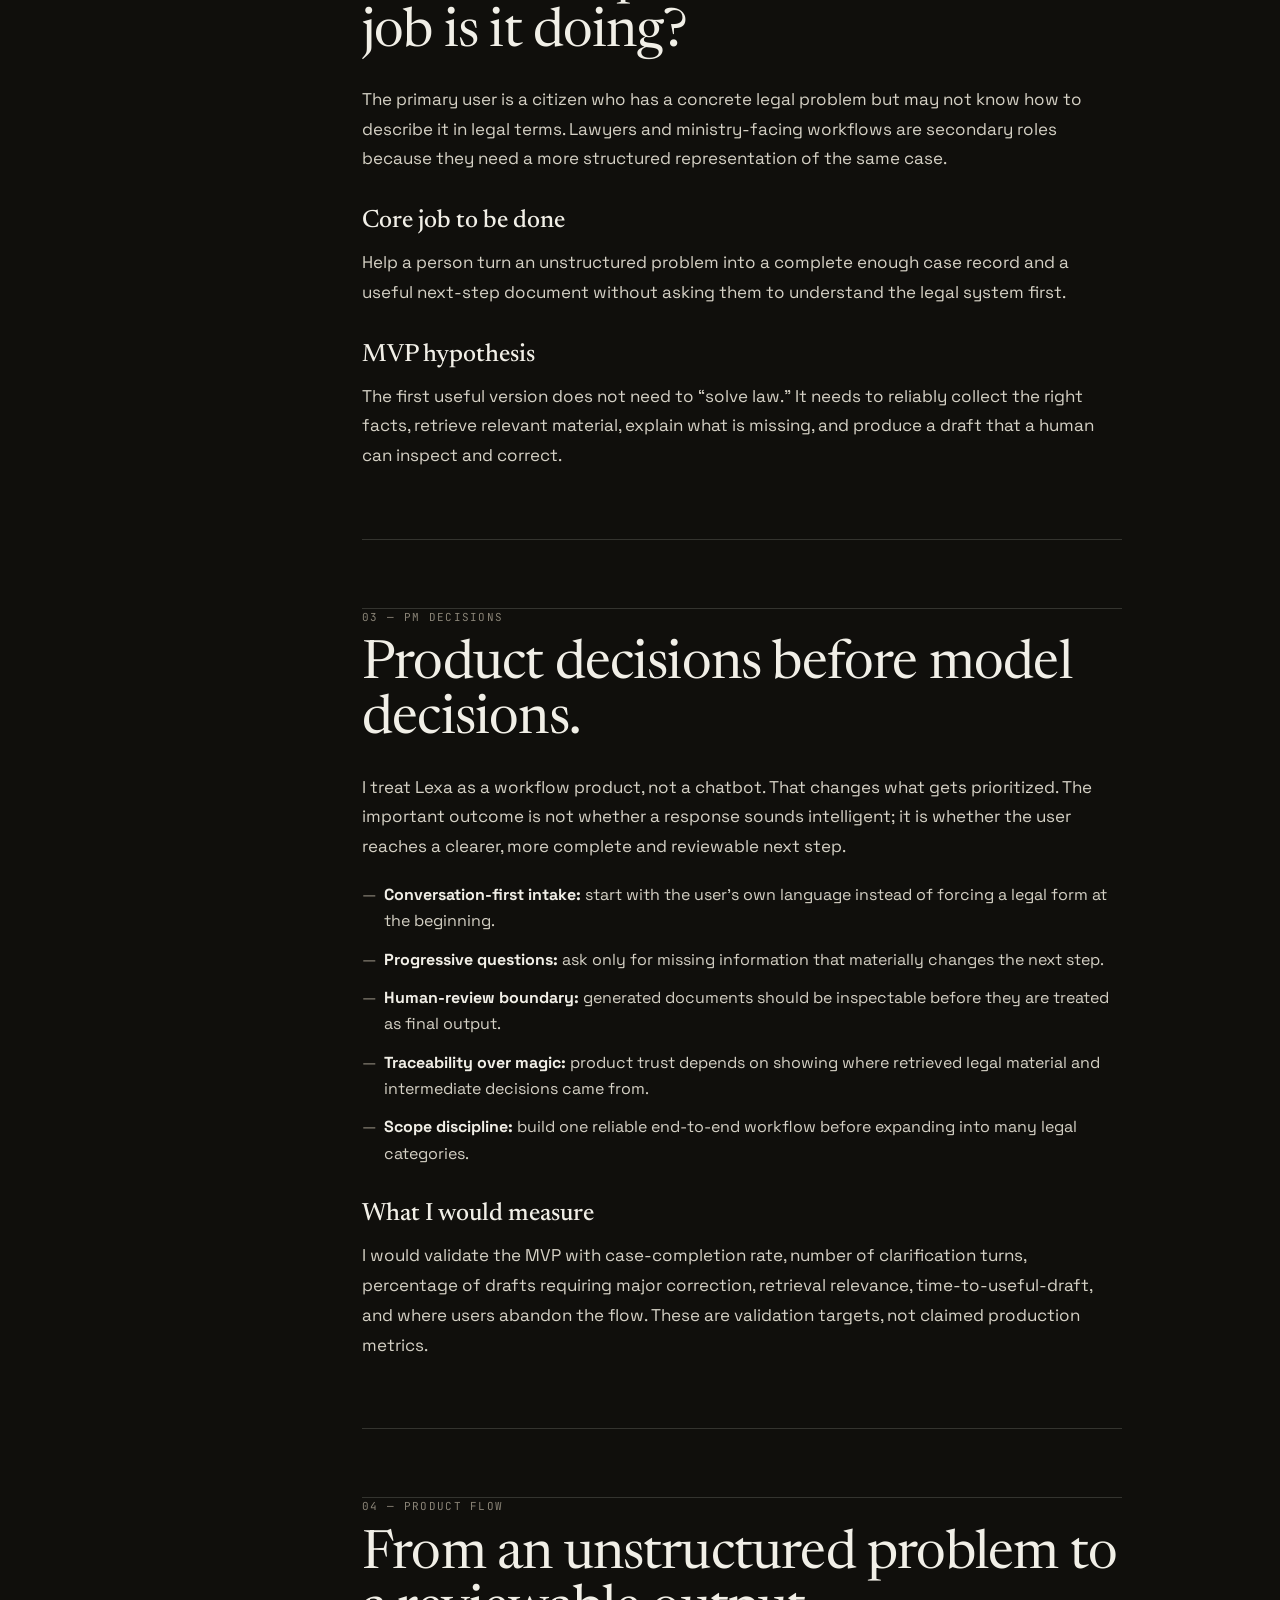
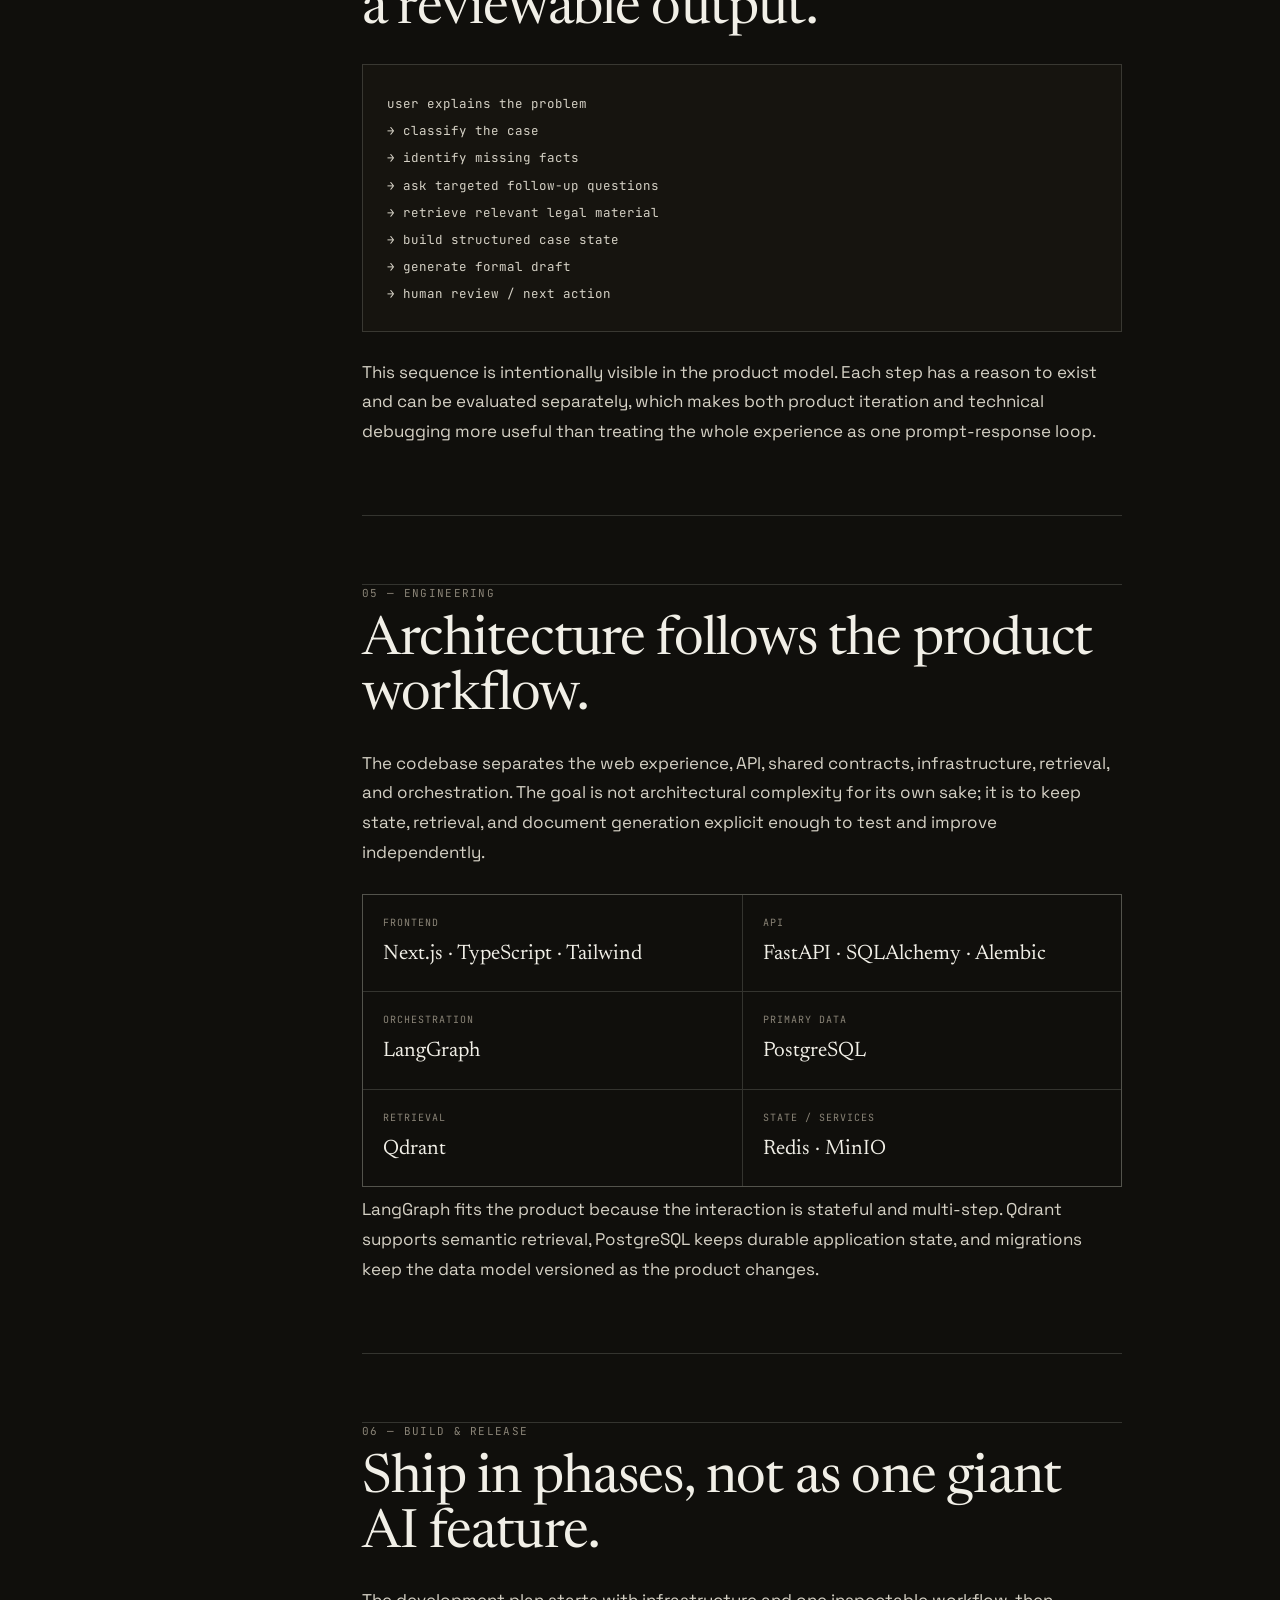
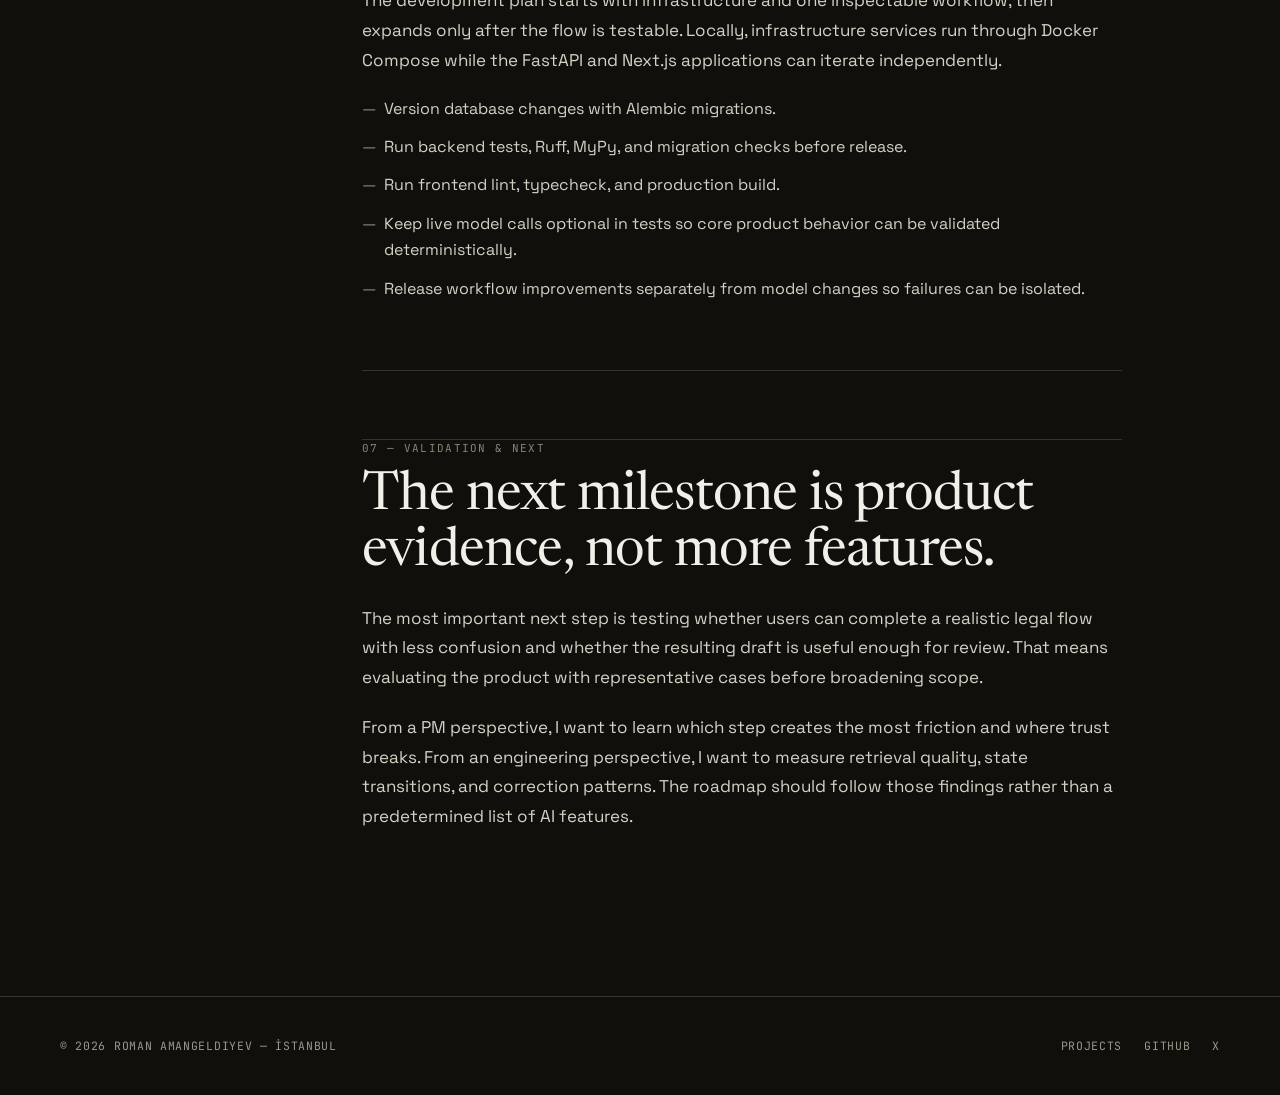
==== commit 70c2f501: "Reframe Lexa as product and engineering case study" ====
--- a/project-lexa.html
+++ b/project-lexa.html
@@ -3,8 +3,8 @@
 <head>
 <meta charset="UTF-8" />
 <meta name="viewport" content="width=device-width, initial-scale=1.0" />
-<title>Lexa — Technical Notes | Roman Amangeldiyev</title>
-<meta name="description" content="A legal assistant for Turkmenistan designed to turn a citizen’s own words into a structured legal workflow: identify the issue, collect missing facts, retrieve relevant material, and prepare a formal document." />
+<title>Lexa — Product & Engineering Case Study | Roman Amangeldiyev</title>
+<meta name="description" content="A product and engineering case study on turning an everyday legal problem into a structured, reviewable workflow — from user framing and MVP scope to retrieval, orchestration, and formal document generation." />
 <link rel="icon" type="image/svg+xml" href="assets/favicon.svg" />
 <link rel="canonical" href="https://romanamangeldiyev.com/project-lexa.html" />
 <meta name="robots" content="index, follow" />
@@ -13,7 +13,7 @@
 <meta property="og:type" content="article" />
 <meta property="og:url" content="https://romanamangeldiyev.com/project-lexa.html" />
 <meta property="og:site_name" content="Roman Amangeldiyev" />
-<meta property="og:title" content="Lexa — Technical Notes" />
+<meta property="og:title" content="Lexa — Product & Engineering Case Study" />
 <meta property="og:description" content="A legal assistant for Turkmenistan designed to turn a citizen’s own words into a structured legal workflow: identify the issue, collect missing facts, retrieve relevant material, and prepare a formal document." />
 <meta property="og:image" content="https://romanamangeldiyev.com/assets/og-image.jpg" />
 <meta name="twitter:card" content="summary_large_image" />
@@ -49,7 +49,7 @@
       <div class="case-eyebrow reveal">Legal AI platform · Building</div>
       <h1 class="case-title reveal">Lexa</h1>
       <p class="case-dek reveal">A legal assistant for Turkmenistan designed to turn a citizen’s own words into a structured legal workflow: identify the issue, collect missing facts, retrieve relevant material, and prepare a formal document.</p>
-      <div class="case-meta reveal"><span>FastAPI</span><span>Next.js</span><span>LangGraph</span><span>PostgreSQL</span><span>Qdrant</span><span>Redis</span></div>
+      <div class="case-meta reveal"><span>Product Strategy</span><span>MVP Design</span><span>FastAPI</span><span>Next.js</span><span>LangGraph</span><span>PostgreSQL</span><span>Qdrant</span></div>
       <div class="case-actions reveal">
         <a class="btn ghost" href="https://github.com/romanamangeldiyev/Lexa" target="_blank" rel="noopener"><span>View GitHub</span><svg viewBox="0 0 24 24" fill="none" stroke="currentColor" stroke-width="2"><path d="M7 17 17 7M8 7h9v9"/></svg></a>
         <a class="btn ghost" href="projects.html"><span>Project archive</span><svg viewBox="0 0 24 24" fill="none" stroke="currentColor" stroke-width="2"><path d="M5 12h14M13 6l6 6-6 6"/></svg></a>
@@ -61,83 +61,96 @@
     <div class="wrap case-layout">
       <aside class="case-toc reveal" aria-label="Article contents">
         <div class="label">On this page</div>
-        <a href="#why">01 — Why I built it</a>
-        <a href="#product">02 — What it does</a>
-        <a href="#architecture">03 — Architecture</a>
-        <a href="#build">04 — Build process</a>
-        <a href="#release">05 — Release process</a>
-        <a href="#next">06 — What I’m learning</a>
+        <a href="#problem">01 — Problem</a>
+        <a href="#framing">02 — Product framing</a>
+        <a href="#decisions">03 — PM decisions</a>
+        <a href="#flow">04 — Product flow</a>
+        <a href="#architecture">05 — Engineering</a>
+        <a href="#release">06 — Build & release</a>
+        <a href="#validation">07 — Validation & next</a>
       </aside>
       <article class="case-article">
-        
-        <section class="case-section reveal" id="why">
-          <div class="case-section-num">01 — Why I built it</div>
-          <h2>Why I built it</h2>
-          <p>Legal systems are difficult to navigate when the user does not know the correct legal terminology, which institution is responsible, or what a formal application should look like. Lexa starts from the opposite direction: the person explains the problem in ordinary language and the system translates that into a structured legal process.</p>
-      <div class="case-callout"><p>The product question was simple: can legal software begin with the user’s problem instead of forcing the user to understand the legal system first?</p></div>
-      <p>I designed Lexa around three roles — citizen, lawyer, and ministry — so the same underlying case can be understood differently depending on who is working with it.</p>
+
+        <section class="case-section reveal" id="problem">
+          <div class="case-section-num">01 — Problem</div>
+          <h2>The problem starts before the law.</h2>
+          <p>People often reach a legal system without knowing the legal category of their problem, the institution responsible for it, or the structure a formal application should follow. That means the first barrier is not legal reasoning alone — it is translating a messy real-life situation into the language and sequence the system expects.</p>
+          <div class="case-callout"><p>My starting question: can the product reduce the distance between “this happened to me” and “this is the next useful legal action”?</p></div>
+          <p>I chose this problem because it combines product ambiguity with a hard technical constraint: the experience must feel simple to the user while the system behind it remains structured, traceable, and reviewable.</p>
         </section>
 
-        <section class="case-section reveal" id="product">
-          <div class="case-section-num">02 — What it does</div>
-          <h2>From a problem statement to a legal workflow</h2>
-          <p>The citizen describes what happened. The system classifies the issue, asks follow-up questions when important facts are missing, searches the relevant legal knowledge, and builds a structured draft that can be reviewed before it is used.</p>
-      <ul>
-        <li>Natural-language intake instead of form-first interaction.</li>
-        <li>Issue classification and missing-information collection.</li>
-        <li>Semantic retrieval over legal material.</li>
-        <li>Structured generation of formal documents.</li>
-        <li>Separate product surfaces for citizens, lawyers, and ministry workflows.</li>
-      </ul>
+        <section class="case-section reveal" id="framing">
+          <div class="case-section-num">02 — Product framing</div>
+          <h2>Who is the product for, and what job is it doing?</h2>
+          <p>The primary user is a citizen who has a concrete legal problem but may not know how to describe it in legal terms. Lawyers and ministry-facing workflows are secondary roles because they need a more structured representation of the same case.</p>
+          <h3>Core job to be done</h3>
+          <p>Help a person turn an unstructured problem into a complete enough case record and a useful next-step document without asking them to understand the legal system first.</p>
+          <h3>MVP hypothesis</h3>
+          <p>The first useful version does not need to “solve law.” It needs to reliably collect the right facts, retrieve relevant material, explain what is missing, and produce a draft that a human can inspect and correct.</p>
+        </section>
+
+        <section class="case-section reveal" id="decisions">
+          <div class="case-section-num">03 — PM decisions</div>
+          <h2>Product decisions before model decisions.</h2>
+          <p>I treat Lexa as a workflow product, not a chatbot. That changes what gets prioritized. The important outcome is not whether a response sounds intelligent; it is whether the user reaches a clearer, more complete and reviewable next step.</p>
+          <ul>
+            <li><strong>Conversation-first intake:</strong> start with the user’s own language instead of forcing a legal form at the beginning.</li>
+            <li><strong>Progressive questions:</strong> ask only for missing information that materially changes the next step.</li>
+            <li><strong>Human-review boundary:</strong> generated documents should be inspectable before they are treated as final output.</li>
+            <li><strong>Traceability over magic:</strong> product trust depends on showing where retrieved legal material and intermediate decisions came from.</li>
+            <li><strong>Scope discipline:</strong> build one reliable end-to-end workflow before expanding into many legal categories.</li>
+          </ul>
+          <h3>What I would measure</h3>
+          <p>I would validate the MVP with case-completion rate, number of clarification turns, percentage of drafts requiring major correction, retrieval relevance, time-to-useful-draft, and where users abandon the flow. These are validation targets, not claimed production metrics.</p>
+        </section>
+
+        <section class="case-section reveal" id="flow">
+          <div class="case-section-num">04 — Product flow</div>
+          <h2>From an unstructured problem to a reviewable output.</h2>
+          <div class="case-flow"><code>user explains the problem
+→ classify the case
+→ identify missing facts
+→ ask targeted follow-up questions
+→ retrieve relevant legal material
+→ build structured case state
+→ generate formal draft
+→ human review / next action</code></div>
+          <p>This sequence is intentionally visible in the product model. Each step has a reason to exist and can be evaluated separately, which makes both product iteration and technical debugging more useful than treating the whole experience as one prompt-response loop.</p>
         </section>
 
         <section class="case-section reveal" id="architecture">
-          <div class="case-section-num">03 — Architecture</div>
-          <h2>Architecture and technology choices</h2>
-          <p>The codebase is split into a web application, an API, shared contracts, infrastructure, and documentation. That separation lets the UI evolve independently while keeping the legal workflow and retrieval logic inside the backend.</p>
-      <div class="case-stack">
-        <div class="case-stack-item"><div class="k">Frontend</div><div class="v">Next.js · TypeScript · Tailwind</div></div>
-        <div class="case-stack-item"><div class="k">API</div><div class="v">FastAPI · SQLAlchemy · Alembic</div></div>
-        <div class="case-stack-item"><div class="k">AI orchestration</div><div class="v">LangGraph</div></div>
-        <div class="case-stack-item"><div class="k">Data</div><div class="v">PostgreSQL · Qdrant · Redis</div></div>
-        <div class="case-stack-item"><div class="k">Object storage</div><div class="v">MinIO</div></div>
-        <div class="case-stack-item"><div class="k">Embeddings</div><div class="v">Voyage 4 Large via OpenRouter</div></div>
-      </div>
-      <p>The local development environment is containerized for infrastructure services. The API uses migrations rather than ad-hoc schema changes, while Qdrant handles vector retrieval and Redis supports fast state-oriented workloads.</p>
-        </section>
-
-        <section class="case-section reveal" id="build">
-          <div class="case-section-num">04 — Build process</div>
-          <h2>How I’m building it</h2>
-          <p>I’m building Lexa in phases instead of trying to make the entire legal platform intelligent at once. The first phase established the repository structure, infrastructure, web/API boundaries, data layer, and development workflow.</p>
-      <div class="case-flow"><code>user problem
-→ intake + classification
-→ missing-fact questions
-→ retrieval
-→ legal reasoning workflow
-→ document draft
-→ human review / next action</code></div>
-      <p>The main engineering constraint is traceability. A legal product should make it possible to understand where information came from and which step transformed it. That pushes the architecture toward explicit graph states and retrieval rather than one giant prompt.</p>
+          <div class="case-section-num">05 — Engineering</div>
+          <h2>Architecture follows the product workflow.</h2>
+          <p>The codebase separates the web experience, API, shared contracts, infrastructure, retrieval, and orchestration. The goal is not architectural complexity for its own sake; it is to keep state, retrieval, and document generation explicit enough to test and improve independently.</p>
+          <div class="case-stack">
+            <div class="case-stack-item"><div class="k">Frontend</div><div class="v">Next.js · TypeScript · Tailwind</div></div>
+            <div class="case-stack-item"><div class="k">API</div><div class="v">FastAPI · SQLAlchemy · Alembic</div></div>
+            <div class="case-stack-item"><div class="k">Orchestration</div><div class="v">LangGraph</div></div>
+            <div class="case-stack-item"><div class="k">Primary data</div><div class="v">PostgreSQL</div></div>
+            <div class="case-stack-item"><div class="k">Retrieval</div><div class="v">Qdrant</div></div>
+            <div class="case-stack-item"><div class="k">State / services</div><div class="v">Redis · MinIO</div></div>
+          </div>
+          <p>LangGraph fits the product because the interaction is stateful and multi-step. Qdrant supports semantic retrieval, PostgreSQL keeps durable application state, and migrations keep the data model versioned as the product changes.</p>
         </section>
 
         <section class="case-section reveal" id="release">
-          <div class="case-section-num">05 — Release process</div>
-          <h2>Development and release workflow</h2>
-          <p>Locally, infrastructure runs through Docker Compose while the FastAPI and Next.js applications run independently for fast iteration. Database changes go through Alembic migrations, and backend checks include tests, Ruff, MyPy, and migration validation.</p>
-      <ul>
-        <li>Start Postgres, Qdrant, Redis, and MinIO through Docker Compose.</li>
-        <li>Run migrations before starting the API.</li>
-        <li>Run backend tests and static checks before a release.</li>
-        <li>Run lint, typecheck, and production build for the Next.js frontend.</li>
-        <li>Keep model integrations optional so the core application can still be tested without live LLM calls.</li>
-      </ul>
+          <div class="case-section-num">06 — Build & release</div>
+          <h2>Ship in phases, not as one giant AI feature.</h2>
+          <p>The development plan starts with infrastructure and one inspectable workflow, then expands only after the flow is testable. Locally, infrastructure services run through Docker Compose while the FastAPI and Next.js applications can iterate independently.</p>
+          <ul>
+            <li>Version database changes with Alembic migrations.</li>
+            <li>Run backend tests, Ruff, MyPy, and migration checks before release.</li>
+            <li>Run frontend lint, typecheck, and production build.</li>
+            <li>Keep live model calls optional in tests so core product behavior can be validated deterministically.</li>
+            <li>Release workflow improvements separately from model changes so failures can be isolated.</li>
+          </ul>
         </section>
 
-        <section class="case-section reveal" id="next">
-          <div class="case-section-num">06 — What I’m learning</div>
-          <h2>What this project is teaching me</h2>
-          <p>Lexa is less about adding a chatbot to legal documents and more about designing a reliable product around uncertain language, retrieval quality, state, and formal output. The difficult part is not generating text; it is creating a system whose intermediate decisions are inspectable enough to improve.</p>
-      <p>The next work is focused on deeper legal retrieval, better workflow evaluation, and turning the prototype architecture into a product that can support real case flows safely.</p>
+        <section class="case-section reveal" id="validation">
+          <div class="case-section-num">07 — Validation & next</div>
+          <h2>The next milestone is product evidence, not more features.</h2>
+          <p>The most important next step is testing whether users can complete a realistic legal flow with less confusion and whether the resulting draft is useful enough for review. That means evaluating the product with representative cases before broadening scope.</p>
+          <p>From a PM perspective, I want to learn which step creates the most friction and where trust breaks. From an engineering perspective, I want to measure retrieval quality, state transitions, and correction patterns. The roadmap should follow those findings rather than a predetermined list of AI features.</p>
         </section>
       </article>
     </div>
--- a/styles.css
+++ b/styles.css
@@ -435,3 +435,108 @@
   .case-stack{grid-template-columns:1fr;}
   .case-toc{grid-template-columns:1fr;}
 }
+
+.project-detail-page .navlinks a.projects-active{color:var(--ink);}
+.project-detail-page .navlinks a.projects-active::after{width:100%;}
+.case-actions .project-link-disabled{pointer-events:none;cursor:not-allowed;opacity:.5;box-shadow:none;}
+.case-actions .project-link-disabled:hover{transform:none;box-shadow:none;}
+
+
+/* ---- refined project showcase: product + engineering ---- */
+.project-grid,
+.project-grid-home{
+  grid-template-columns:repeat(2,minmax(0,1fr));
+  gap:18px;
+  background:transparent;
+  border:none;
+}
+.project-card{
+  min-height:390px;
+  padding:30px;
+  border:1px solid var(--line);
+  background:var(--paper);
+  overflow:hidden;
+  transition:background .22s ease,transform .22s ease,border-color .22s ease;
+}
+.project-card:hover{
+  background:var(--card);
+  transform:translateY(-3px);
+  border-color:var(--line-strong);
+}
+.project-card-top{
+  margin-bottom:48px;
+}
+.project-index{
+  font-size:10.5px;
+  letter-spacing:.16em;
+}
+.project-status{
+  background:var(--paper-2);
+  border-color:var(--line);
+  padding:5px 9px;
+}
+.project-card h3{
+  font-size:clamp(34px,3.5vw,48px);
+  line-height:.96;
+  margin-bottom:12px;
+}
+.project-card .project-kind{
+  margin-bottom:10px;
+}
+.project-focus{
+  font-family:var(--font-display);
+  font-size:18px;
+  font-style:italic;
+  line-height:1.35;
+  color:var(--ink-soft);
+  margin-bottom:22px;
+}
+.project-card .project-desc{
+  font-size:15px;
+  line-height:1.65;
+  max-width:50ch;
+  margin-bottom:28px;
+}
+.project-tags{
+  padding-top:0;
+  margin-top:auto;
+}
+.project-links{
+  gap:18px;
+  padding-top:22px;
+  margin-top:24px;
+  border-top:1px solid var(--line);
+}
+.project-links a,
+.project-links .project-link-disabled{
+  border-bottom:none;
+  padding-bottom:0;
+}
+.project-links a{
+  color:var(--ink-soft);
+  transition:color .2s ease,transform .2s ease;
+}
+.project-links a:hover{
+  color:var(--ink);
+  transform:translateX(2px);
+}
+.project-showcase-head{
+  margin-bottom:30px;
+}
+.project-showcase-head p{
+  max-width:60ch;
+}
+.project-showcase-title{
+  max-width:18ch;
+}
+
+@media(max-width:980px){
+  .project-grid-home{grid-template-columns:repeat(2,minmax(0,1fr));}
+  .project-grid-home .project-card:last-child{grid-column:auto;}
+}
+@media(max-width:760px){
+  .project-grid,.project-grid-home{grid-template-columns:1fr;}
+  .project-card{min-height:0;padding:24px;}
+  .project-card-top{margin-bottom:34px;}
+  .project-card h3{font-size:36px;}
+}
